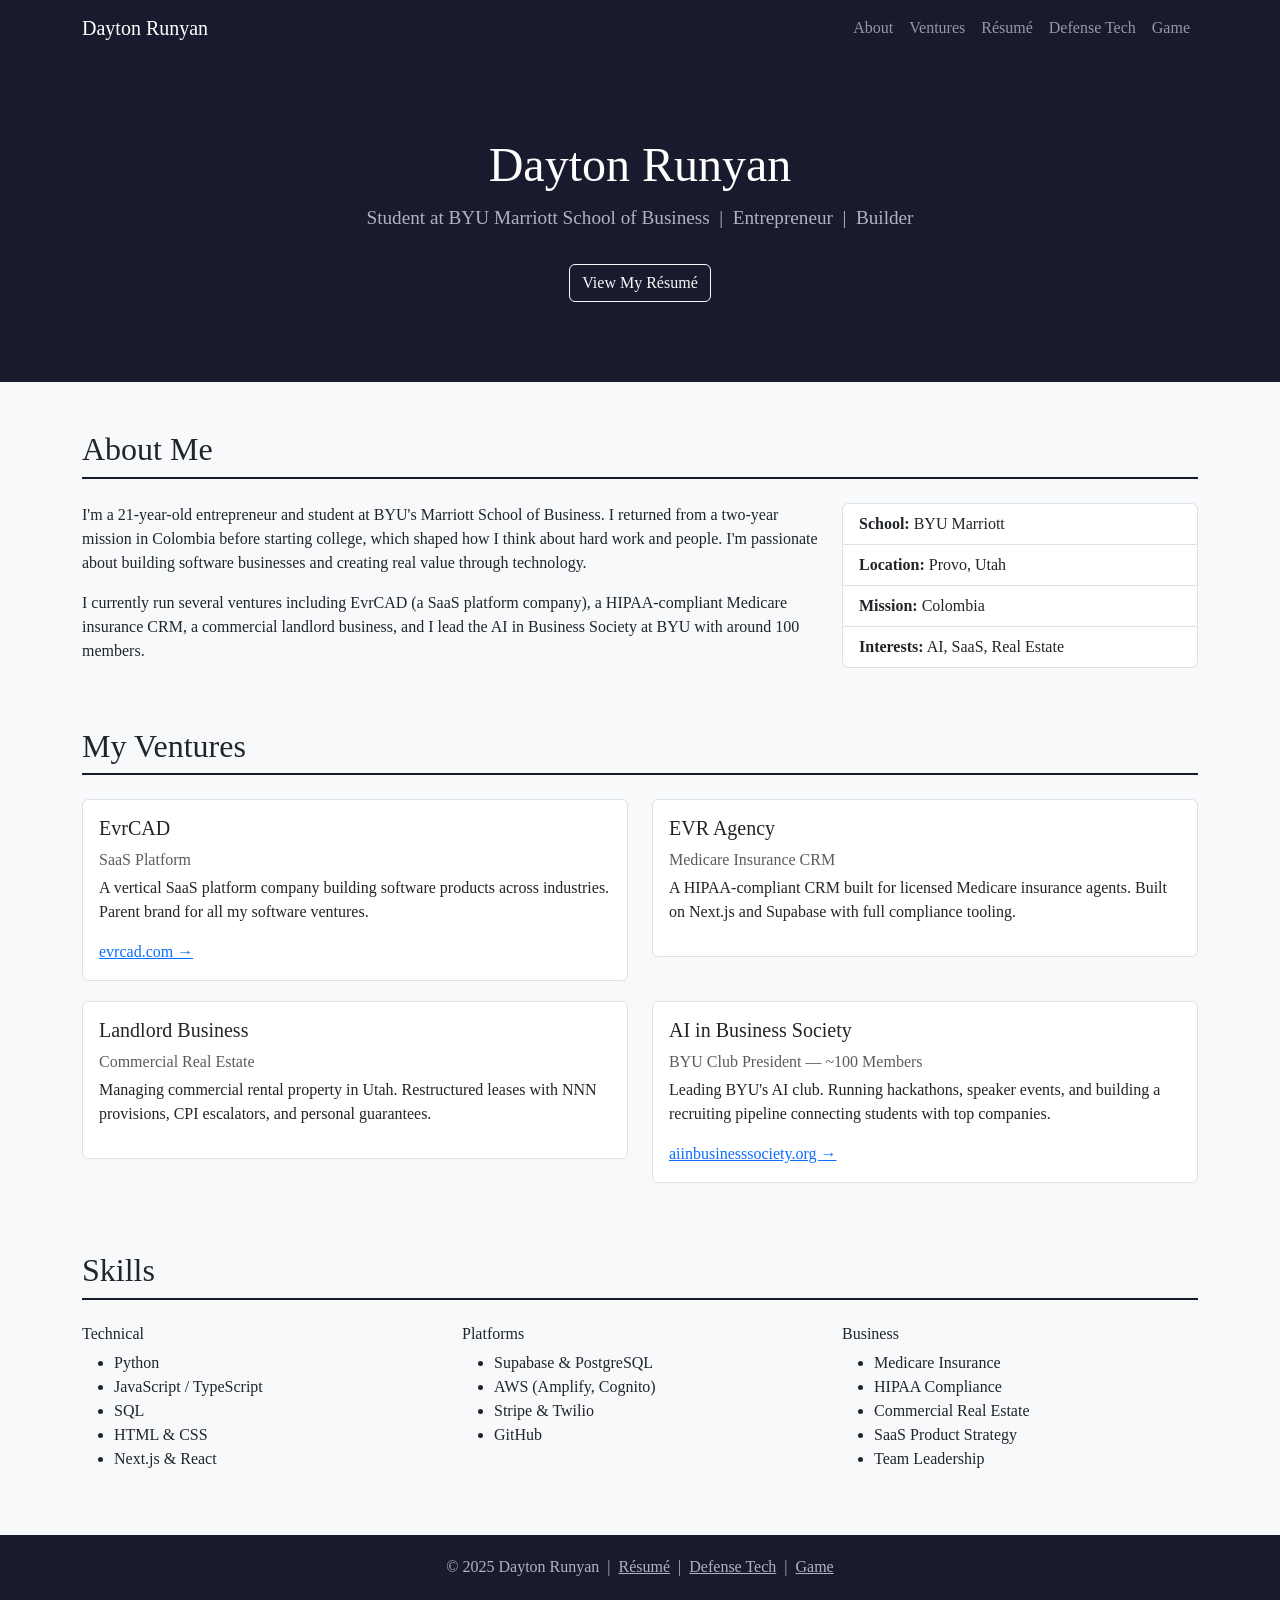
==== index.html @ 44c65bfe "Add files via upload" ====
<!DOCTYPE html>
<html lang="en">
<head>
  <meta charset="UTF-8" />
  <meta name="viewport" content="width=device-width, initial-scale=1.0"/>
  <title>Dayton Runyan</title>

  <!-- Bootstrap 5 CSS -->
  <link href="https://cdn.jsdelivr.net/npm/bootstrap@5.3.2/dist/css/bootstrap.min.css" rel="stylesheet"/>

  <style>
    body {
      background-color: #f8f9fa;
      font-family: Georgia, serif;
    }

    .navbar {
      background-color: #1a1a2e;
    }

    .hero {
      background-color: #1a1a2e;
      color: white;
      padding: 80px 0;
      text-align: center;
    }

    .hero h1 {
      font-size: 3rem;
      margin-bottom: 10px;
    }

    .hero p {
      font-size: 1.2rem;
      color: #adb5bd;
    }

    .section-title {
      border-bottom: 2px solid #1a1a2e;
      padding-bottom: 8px;
      margin-bottom: 24px;
    }

    .card {
      border: 1px solid #dee2e6;
      margin-bottom: 20px;
    }

    footer {
      background-color: #1a1a2e;
      color: #adb5bd;
      padding: 20px 0;
      text-align: center;
    }
  </style>
</head>
<body>

  <!-- NAVBAR -->
  <nav class="navbar navbar-expand-lg navbar-dark">
    <div class="container">
      <a class="navbar-brand" href="index.html">Dayton Runyan</a>
      <button class="navbar-toggler" type="button" data-bs-toggle="collapse" data-bs-target="#navMenu">
        <span class="navbar-toggler-icon"></span>
      </button>
      <div class="collapse navbar-collapse" id="navMenu">
        <ul class="navbar-nav ms-auto">
          <li class="nav-item"><a class="nav-link" href="#about">About</a></li>
          <li class="nav-item"><a class="nav-link" href="#ventures">Ventures</a></li>
          <li class="nav-item"><a class="nav-link" href="resume.html">Résumé</a></li>
          <li class="nav-item"><a class="nav-link" href="scratch.html">Defense Tech</a></li>
          <li class="nav-item"><a class="nav-link" href="app.html">Game</a></li>
        </ul>
      </div>
    </div>
  </nav>

  <!-- HERO -->
  <div class="hero">
    <div class="container">
      <!-- Replace this img tag with your own headshot photo -->
      <!-- <img src="headshot.jpg" alt="Dayton Runyan" style="width:150px; border-radius:50%; margin-bottom:20px;"> -->
      <h1>Dayton Runyan</h1>
      <p>Student at BYU Marriott School of Business &nbsp;|&nbsp; Entrepreneur &nbsp;|&nbsp; Builder</p>
      <a href="resume.html" class="btn btn-outline-light mt-3">View My Résumé</a>
    </div>
  </div>

  <!-- ABOUT -->
  <div class="container mt-5" id="about">
    <h2 class="section-title">About Me</h2>
    <div class="row">
      <div class="col-md-8">
        <p>
          I'm a 21-year-old entrepreneur and student at BYU's Marriott School of Business.
          I returned from a two-year mission in Colombia before starting college, which shaped
          how I think about hard work and people. I'm passionate about building software
          businesses and creating real value through technology.
        </p>
        <p>
          I currently run several ventures including EvrCAD (a SaaS platform company),
          a HIPAA-compliant Medicare insurance CRM, a commercial landlord business, and
          I lead the AI in Business Society at BYU with around 100 members.
        </p>
      </div>
      <div class="col-md-4">
        <ul class="list-group">
          <li class="list-group-item"><strong>School:</strong> BYU Marriott</li>
          <li class="list-group-item"><strong>Location:</strong> Provo, Utah</li>
          <li class="list-group-item"><strong>Mission:</strong> Colombia</li>
          <li class="list-group-item"><strong>Interests:</strong> AI, SaaS, Real Estate</li>
        </ul>
      </div>
    </div>
  </div>

  <!-- VENTURES -->
  <div class="container mt-5" id="ventures">
    <h2 class="section-title">My Ventures</h2>
    <div class="row">

      <div class="col-md-6">
        <div class="card p-3">
          <h5>EvrCAD</h5>
          <p class="text-muted mb-1">SaaS Platform</p>
          <p>A vertical SaaS platform company building software products across industries. Parent brand for all my software ventures.</p>
          <a href="https://evrcad.com" target="_blank">evrcad.com →</a>
        </div>
      </div>

      <div class="col-md-6">
        <div class="card p-3">
          <h5>EVR Agency</h5>
          <p class="text-muted mb-1">Medicare Insurance CRM</p>
          <p>A HIPAA-compliant CRM built for licensed Medicare insurance agents. Built on Next.js and Supabase with full compliance tooling.</p>
        </div>
      </div>

      <div class="col-md-6">
        <div class="card p-3">
          <h5>Landlord Business</h5>
          <p class="text-muted mb-1">Commercial Real Estate</p>
          <p>Managing commercial rental property in Utah. Restructured leases with NNN provisions, CPI escalators, and personal guarantees.</p>
        </div>
      </div>

      <div class="col-md-6">
        <div class="card p-3">
          <h5>AI in Business Society</h5>
          <p class="text-muted mb-1">BYU Club President — ~100 Members</p>
          <p>Leading BYU's AI club. Running hackathons, speaker events, and building a recruiting pipeline connecting students with top companies.</p>
          <a href="https://aiinbusinesssociety.org" target="_blank">aiinbusinesssociety.org →</a>
        </div>
      </div>

    </div>
  </div>

  <!-- SKILLS -->
  <div class="container mt-5 mb-5" id="skills">
    <h2 class="section-title">Skills</h2>
    <div class="row">
      <div class="col-md-4">
        <h6>Technical</h6>
        <ul>
          <li>Python</li>
          <li>JavaScript / TypeScript</li>
          <li>SQL</li>
          <li>HTML &amp; CSS</li>
          <li>Next.js &amp; React</li>
        </ul>
      </div>
      <div class="col-md-4">
        <h6>Platforms</h6>
        <ul>
          <li>Supabase &amp; PostgreSQL</li>
          <li>AWS (Amplify, Cognito)</li>
          <li>Stripe &amp; Twilio</li>
          <li>GitHub</li>
        </ul>
      </div>
      <div class="col-md-4">
        <h6>Business</h6>
        <ul>
          <li>Medicare Insurance</li>
          <li>HIPAA Compliance</li>
          <li>Commercial Real Estate</li>
          <li>SaaS Product Strategy</li>
          <li>Team Leadership</li>
        </ul>
      </div>
    </div>
  </div>

  <!-- FOOTER -->
  <footer>
    <p>&copy; 2025 Dayton Runyan &nbsp;|&nbsp;
      <a href="resume.html" style="color:#adb5bd;">Résumé</a> &nbsp;|&nbsp;
      <a href="scratch.html" style="color:#adb5bd;">Defense Tech</a> &nbsp;|&nbsp;
      <a href="app.html" style="color:#adb5bd;">Game</a>
    </p>
  </footer>

  <!-- Bootstrap JS -->
  <script src="https://cdn.jsdelivr.net/npm/bootstrap@5.3.2/dist/js/bootstrap.bundle.min.js"></script>

</body>
</html>
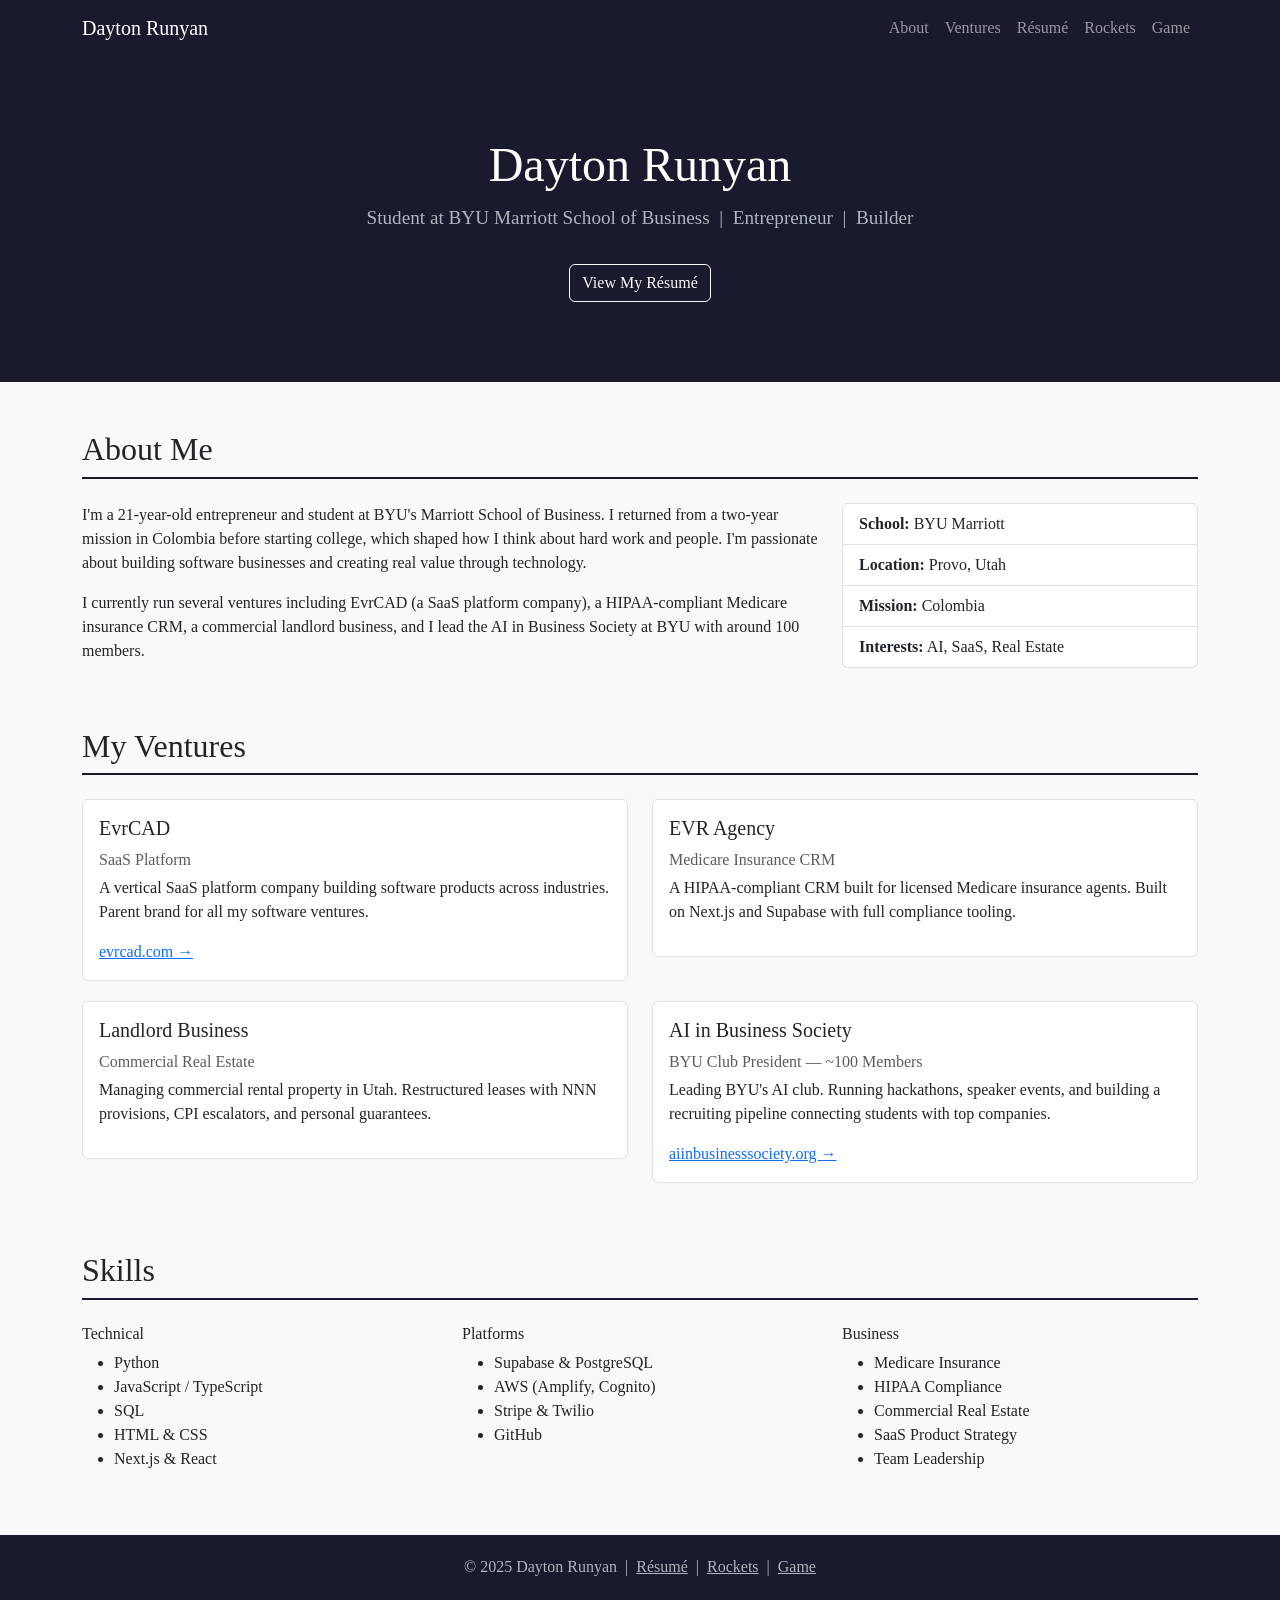
==== commit d8a990eb: "Change "Defense Tech" to "Rockets" in navbar and footer" ====
--- a/index.html
+++ b/index.html
@@ -68,7 +68,7 @@
           <li class="nav-item"><a class="nav-link" href="#about">About</a></li>
           <li class="nav-item"><a class="nav-link" href="#ventures">Ventures</a></li>
           <li class="nav-item"><a class="nav-link" href="resume.html">Résumé</a></li>
-          <li class="nav-item"><a class="nav-link" href="scratch.html">Defense Tech</a></li>
+          <li class="nav-item"><a class="nav-link" href="scratch.html">Rockets</a></li>
           <li class="nav-item"><a class="nav-link" href="app.html">Game</a></li>
         </ul>
       </div>
@@ -196,7 +196,7 @@
   <footer>
     <p>&copy; 2025 Dayton Runyan &nbsp;|&nbsp;
       <a href="resume.html" style="color:#adb5bd;">Résumé</a> &nbsp;|&nbsp;
-      <a href="scratch.html" style="color:#adb5bd;">Defense Tech</a> &nbsp;|&nbsp;
+      <a href="scratch.html" style="color:#adb5bd;">Rockets</a> &nbsp;|&nbsp;
       <a href="app.html" style="color:#adb5bd;">Game</a>
     </p>
   </footer>
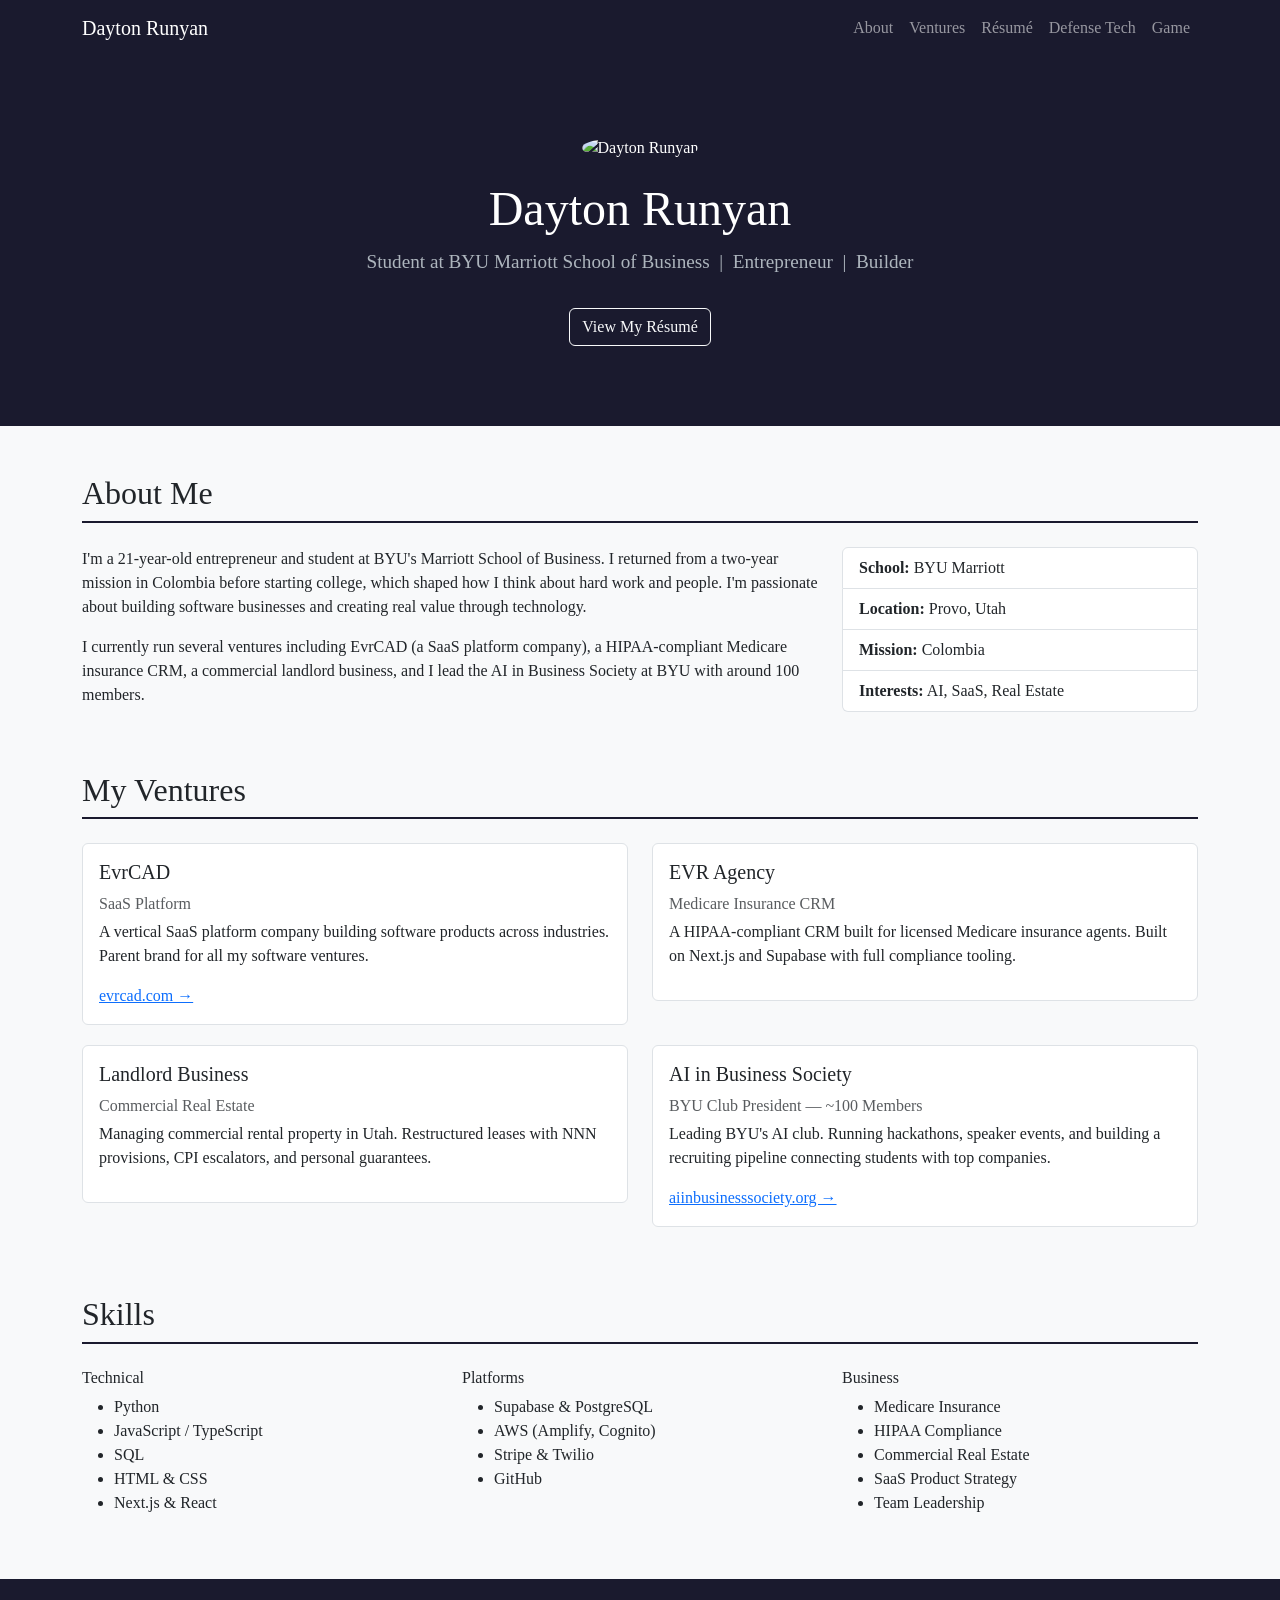
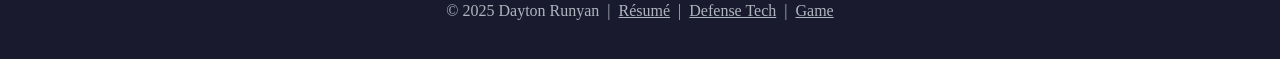
==== commit 985bcf13: "Update index.html" ====
--- a/index.html
+++ b/index.html
@@ -68,7 +68,7 @@
           <li class="nav-item"><a class="nav-link" href="#about">About</a></li>
           <li class="nav-item"><a class="nav-link" href="#ventures">Ventures</a></li>
           <li class="nav-item"><a class="nav-link" href="resume.html">Résumé</a></li>
-          <li class="nav-item"><a class="nav-link" href="scratch.html">Rockets</a></li>
+          <li class="nav-item"><a class="nav-link" href="scratch.html">Defense Tech</a></li>
           <li class="nav-item"><a class="nav-link" href="app.html">Game</a></li>
         </ul>
       </div>
@@ -78,8 +78,8 @@
   <!-- HERO -->
   <div class="hero">
     <div class="container">
-      <!-- Replace this img tag with your own headshot photo -->
-      <!-- <img src="headshot.jpg" alt="Dayton Runyan" style="width:150px; border-radius:50%; margin-bottom:20px;"> -->
+
+      <img src="headshot.png" alt="Dayton Runyan" style="width:150px; border-radius:50%; margin-bottom:20px;">
       <h1>Dayton Runyan</h1>
       <p>Student at BYU Marriott School of Business &nbsp;|&nbsp; Entrepreneur &nbsp;|&nbsp; Builder</p>
       <a href="resume.html" class="btn btn-outline-light mt-3">View My Résumé</a>
@@ -196,7 +196,7 @@
   <footer>
     <p>&copy; 2025 Dayton Runyan &nbsp;|&nbsp;
       <a href="resume.html" style="color:#adb5bd;">Résumé</a> &nbsp;|&nbsp;
-      <a href="scratch.html" style="color:#adb5bd;">Rockets</a> &nbsp;|&nbsp;
+      <a href="scratch.html" style="color:#adb5bd;">Defense Tech</a> &nbsp;|&nbsp;
       <a href="app.html" style="color:#adb5bd;">Game</a>
     </p>
   </footer>
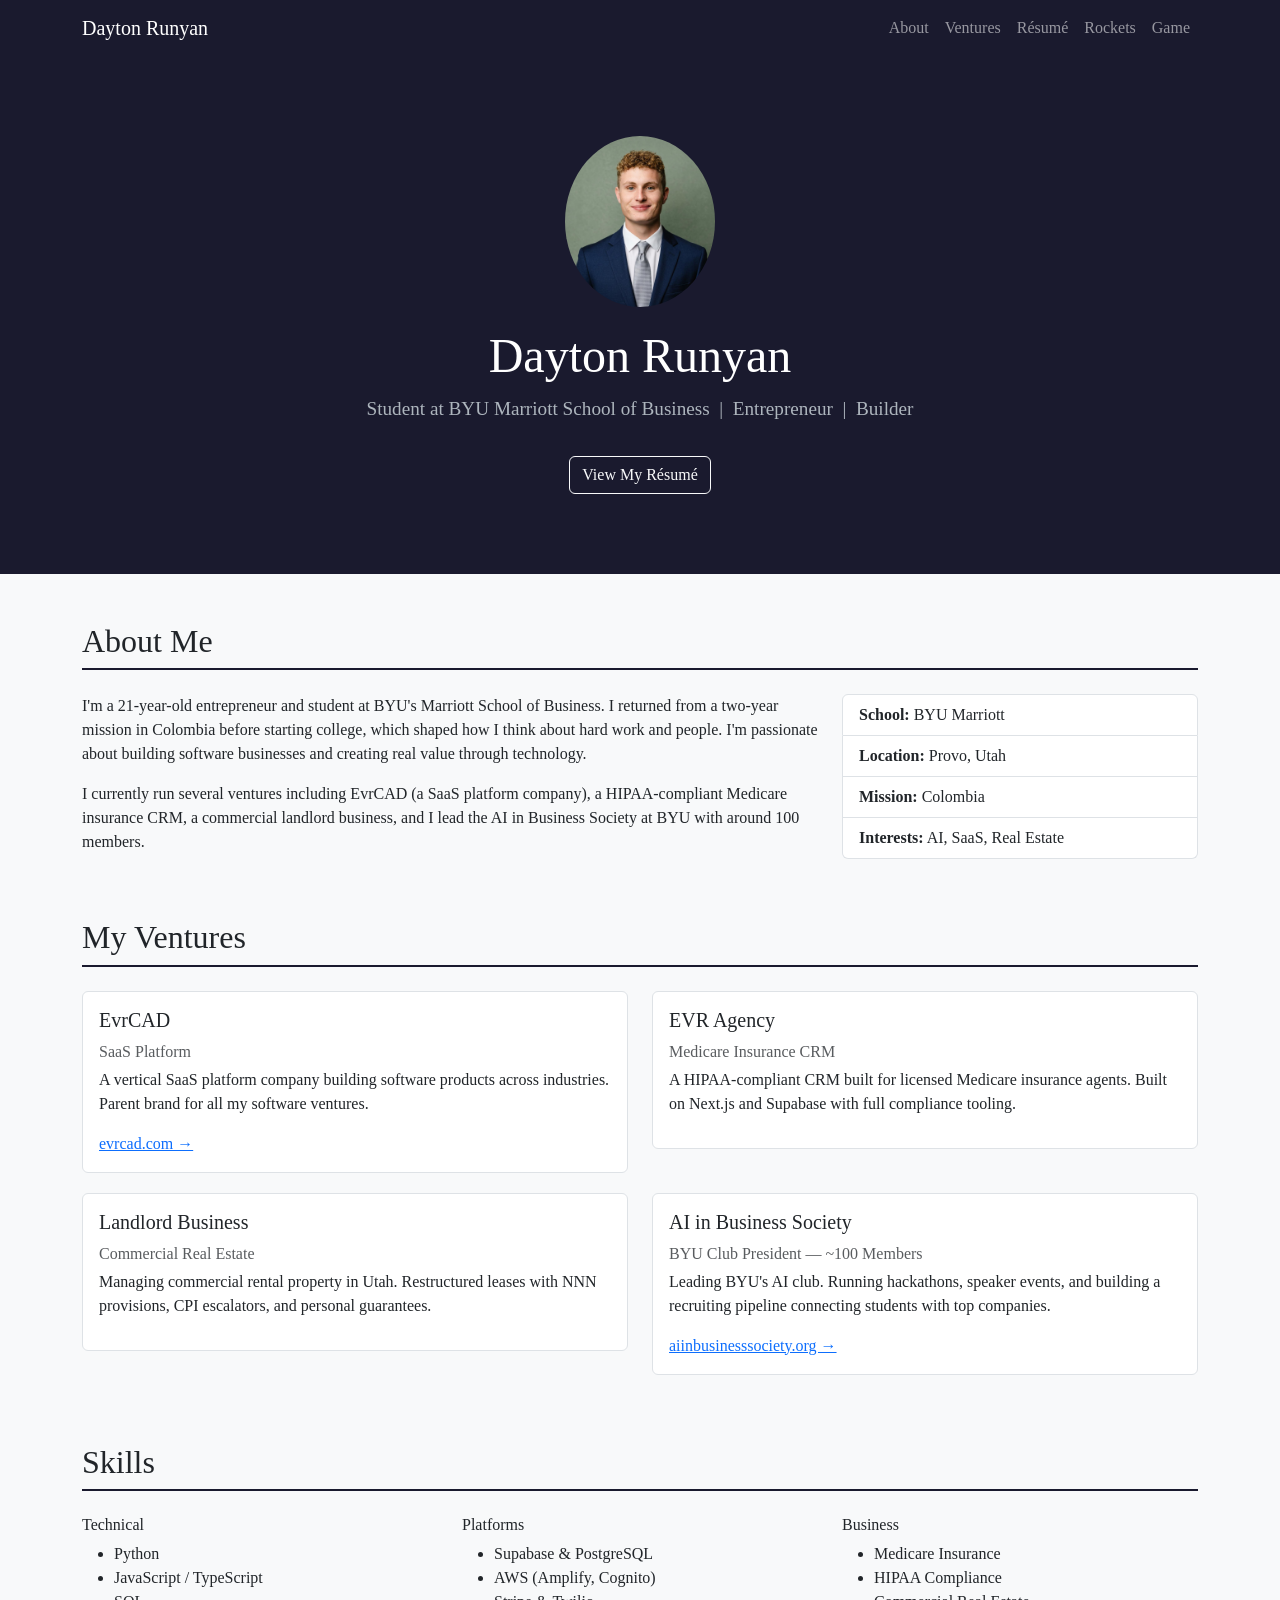
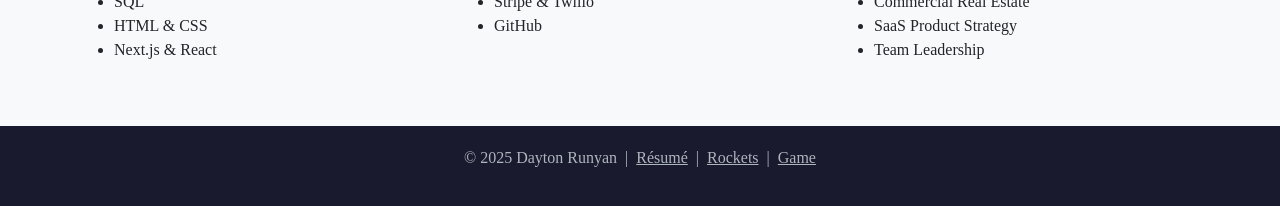
==== commit 74eade06: "Merge pull request #1 from dmoney25632/copilot/update-navbar-link-text Rename "Defense Tech" nav/foo" ====
--- a/index.html
+++ b/index.html
@@ -68,7 +68,7 @@
           <li class="nav-item"><a class="nav-link" href="#about">About</a></li>
           <li class="nav-item"><a class="nav-link" href="#ventures">Ventures</a></li>
           <li class="nav-item"><a class="nav-link" href="resume.html">Résumé</a></li>
-          <li class="nav-item"><a class="nav-link" href="scratch.html">Defense Tech</a></li>
+          <li class="nav-item"><a class="nav-link" href="scratch.html">Rockets</a></li>
           <li class="nav-item"><a class="nav-link" href="app.html">Game</a></li>
         </ul>
       </div>
@@ -196,7 +196,7 @@
   <footer>
     <p>&copy; 2025 Dayton Runyan &nbsp;|&nbsp;
       <a href="resume.html" style="color:#adb5bd;">Résumé</a> &nbsp;|&nbsp;
-      <a href="scratch.html" style="color:#adb5bd;">Defense Tech</a> &nbsp;|&nbsp;
+      <a href="scratch.html" style="color:#adb5bd;">Rockets</a> &nbsp;|&nbsp;
       <a href="app.html" style="color:#adb5bd;">Game</a>
     </p>
   </footer>
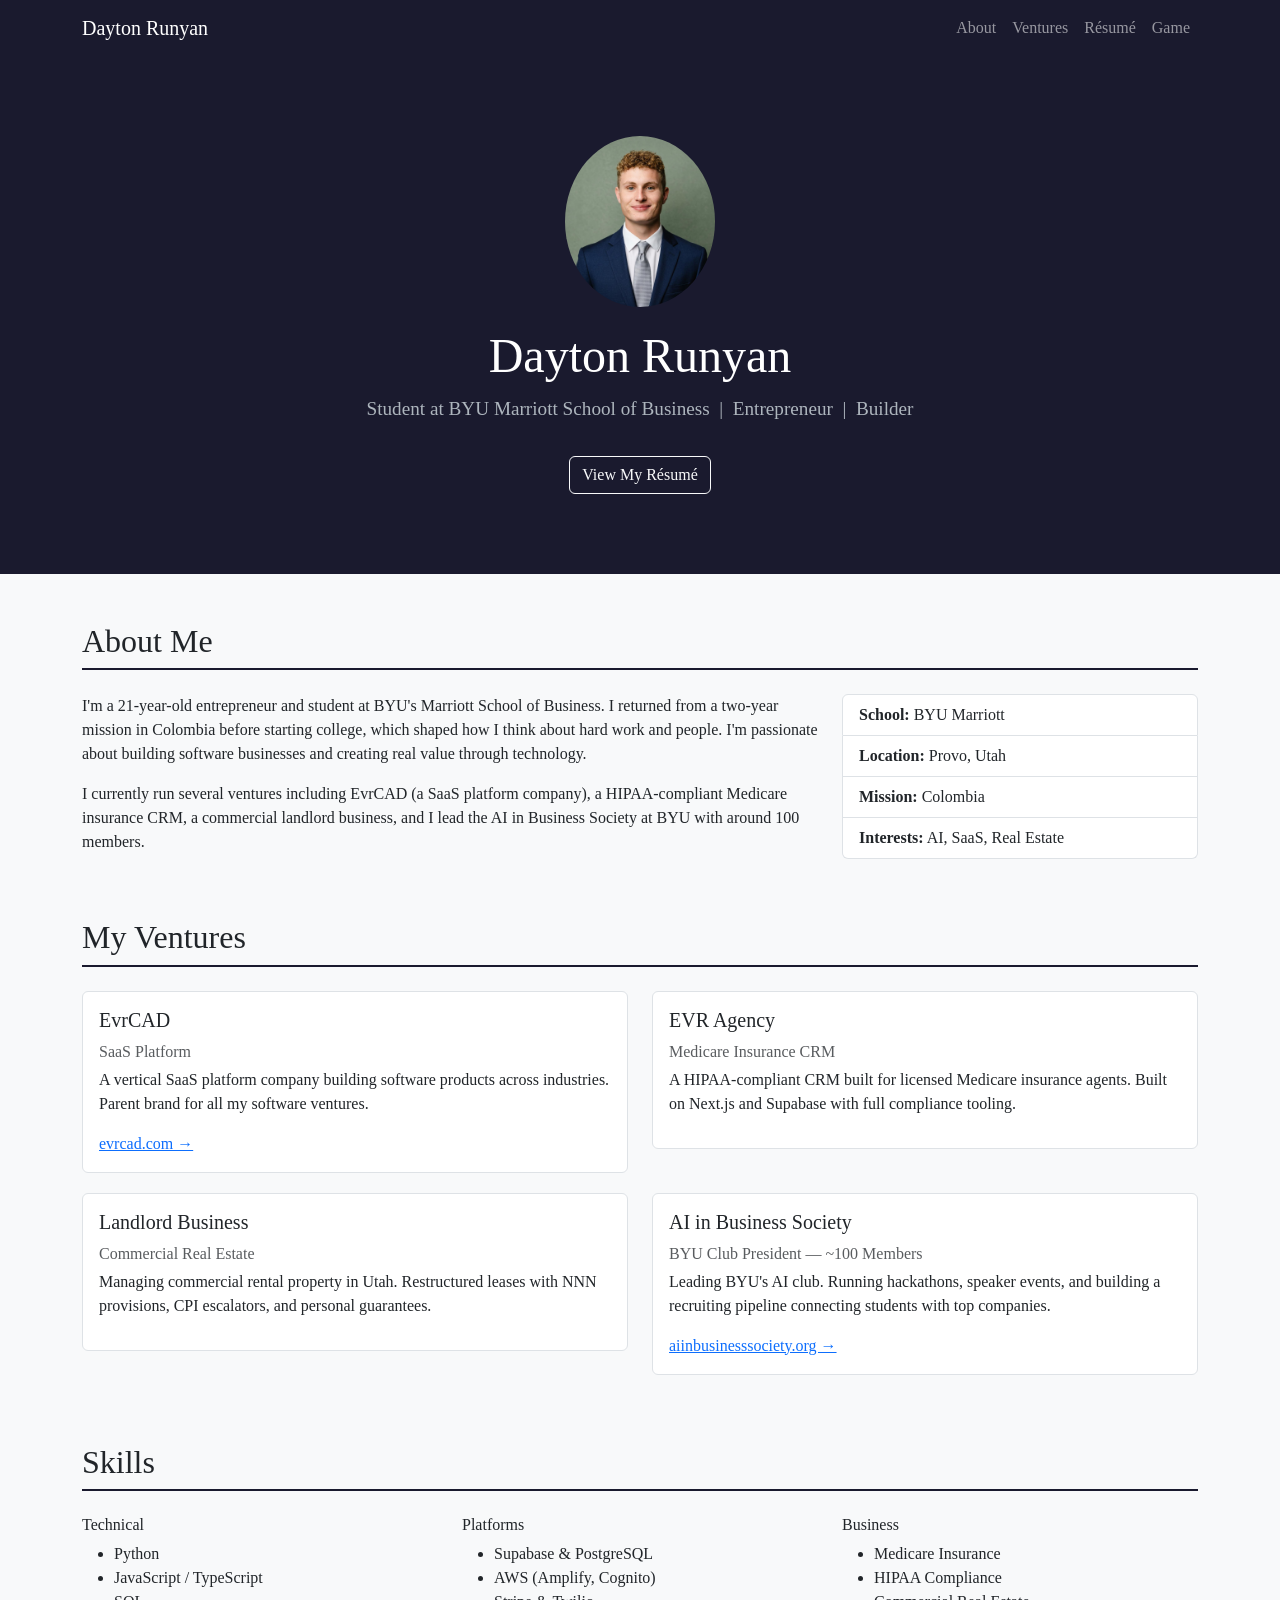
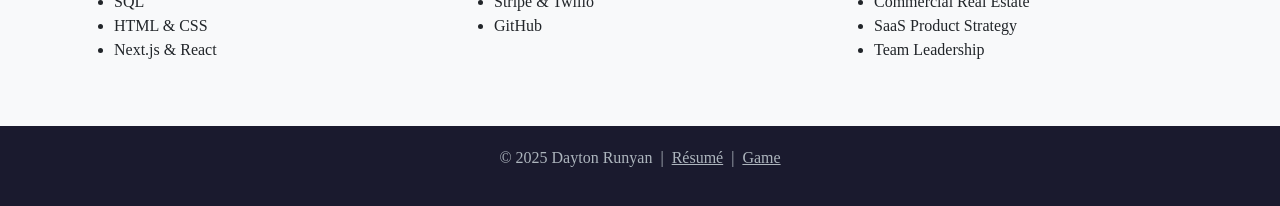
==== commit 7c80aeaa: "Add files via upload" ====
--- a/index.html
+++ b/index.html
@@ -68,7 +68,6 @@
           <li class="nav-item"><a class="nav-link" href="#about">About</a></li>
           <li class="nav-item"><a class="nav-link" href="#ventures">Ventures</a></li>
           <li class="nav-item"><a class="nav-link" href="resume.html">Résumé</a></li>
-          <li class="nav-item"><a class="nav-link" href="scratch.html">Rockets</a></li>
           <li class="nav-item"><a class="nav-link" href="app.html">Game</a></li>
         </ul>
       </div>
@@ -196,7 +195,6 @@
   <footer>
     <p>&copy; 2025 Dayton Runyan &nbsp;|&nbsp;
       <a href="resume.html" style="color:#adb5bd;">Résumé</a> &nbsp;|&nbsp;
-      <a href="scratch.html" style="color:#adb5bd;">Rockets</a> &nbsp;|&nbsp;
       <a href="app.html" style="color:#adb5bd;">Game</a>
     </p>
   </footer>
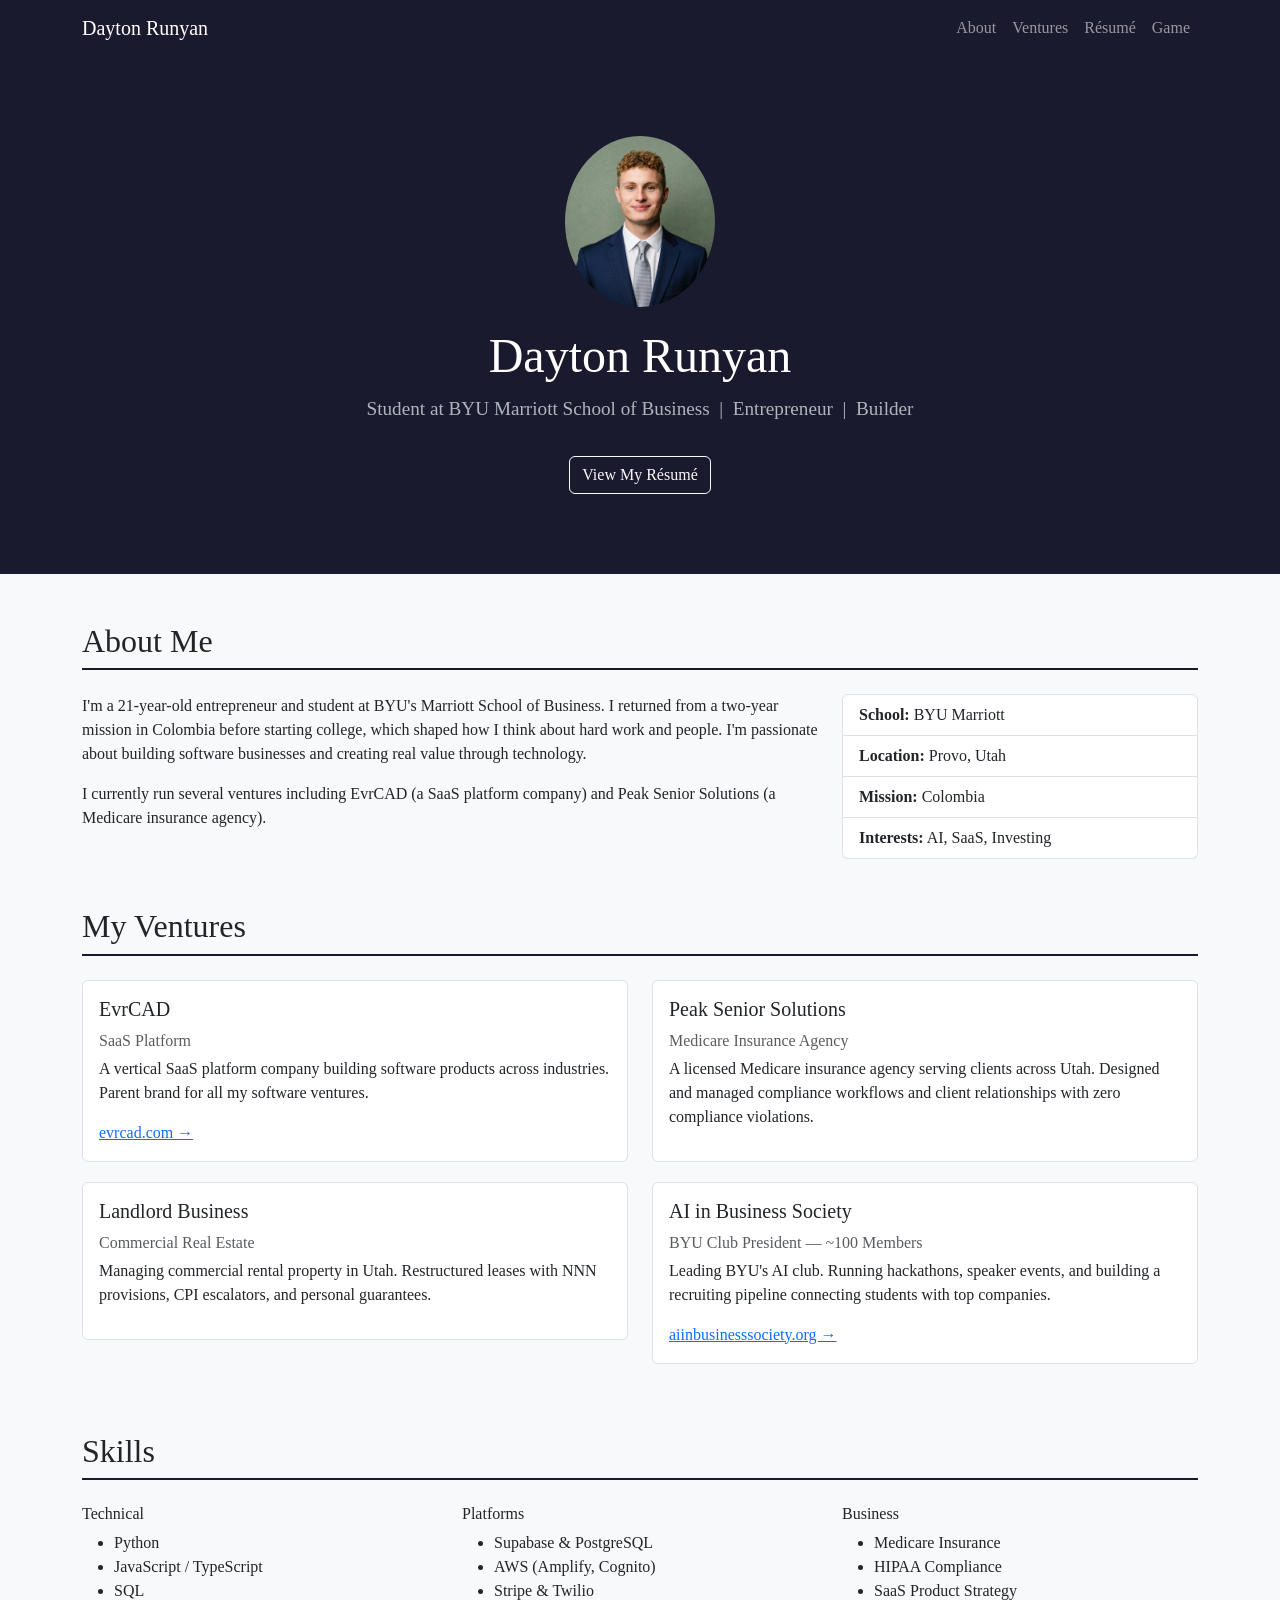
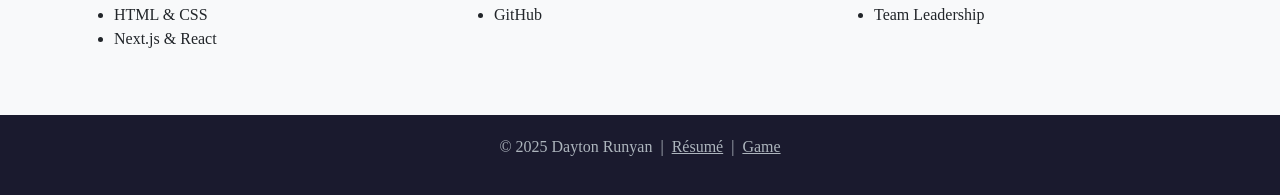
==== commit d0b5543c: "Update index.html" ====
--- a/index.html
+++ b/index.html
@@ -97,9 +97,8 @@
           businesses and creating real value through technology.
         </p>
         <p>
-          I currently run several ventures including EvrCAD (a SaaS platform company),
-          a HIPAA-compliant Medicare insurance CRM, a commercial landlord business, and
-          I lead the AI in Business Society at BYU with around 100 members.
+          I currently run several ventures including EvrCAD (a SaaS platform company)
+          and Peak Senior Solutions (a Medicare insurance agency).
         </p>
       </div>
       <div class="col-md-4">
@@ -107,7 +106,7 @@
           <li class="list-group-item"><strong>School:</strong> BYU Marriott</li>
           <li class="list-group-item"><strong>Location:</strong> Provo, Utah</li>
           <li class="list-group-item"><strong>Mission:</strong> Colombia</li>
-          <li class="list-group-item"><strong>Interests:</strong> AI, SaaS, Real Estate</li>
+          <li class="list-group-item"><strong>Interests:</strong> AI, SaaS, Investing</li>
         </ul>
       </div>
     </div>
@@ -129,12 +128,12 @@
 
       <div class="col-md-6">
         <div class="card p-3">
-          <h5>EVR Agency</h5>
-          <p class="text-muted mb-1">Medicare Insurance CRM</p>
-          <p>A HIPAA-compliant CRM built for licensed Medicare insurance agents. Built on Next.js and Supabase with full compliance tooling.</p>
-        </div>
-      </div>
-
+          <h5>Peak Senior Solutions</h5>
+          <p class="text-muted mb-1">Medicare Insurance Agency</p>
+          <p>A licensed Medicare insurance agency serving clients across Utah. Designed and managed compliance workflows and client relationships with zero compliance violations.</p>
+        </div>
+      </div>
+      
       <div class="col-md-6">
         <div class="card p-3">
           <h5>Landlord Business</h5>
@@ -183,7 +182,6 @@
         <ul>
           <li>Medicare Insurance</li>
           <li>HIPAA Compliance</li>
-          <li>Commercial Real Estate</li>
           <li>SaaS Product Strategy</li>
           <li>Team Leadership</li>
         </ul>
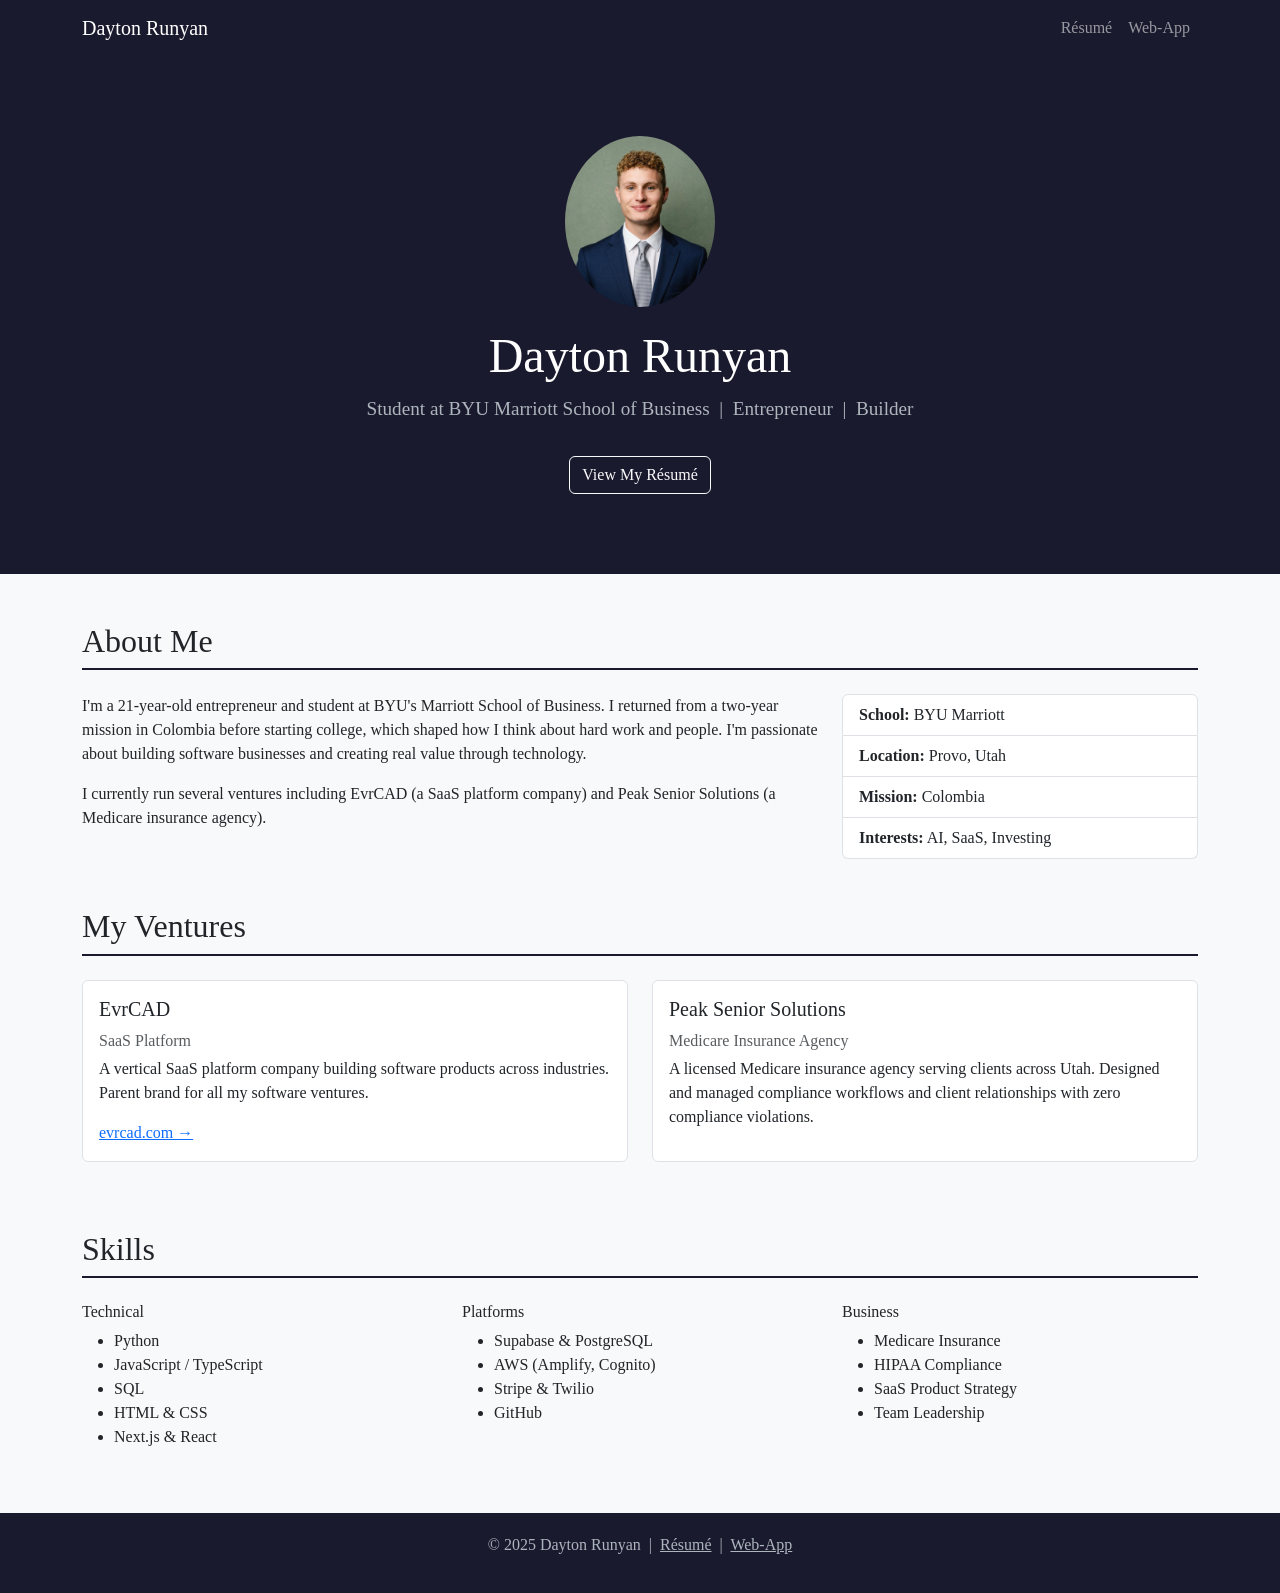
==== commit b32097b9: "Refactor navbar and remove sections from index.html Removed 'About' and 'Ventures' sections from the" ====
--- a/index.html
+++ b/index.html
@@ -65,10 +65,8 @@
       </button>
       <div class="collapse navbar-collapse" id="navMenu">
         <ul class="navbar-nav ms-auto">
-          <li class="nav-item"><a class="nav-link" href="#about">About</a></li>
-          <li class="nav-item"><a class="nav-link" href="#ventures">Ventures</a></li>
           <li class="nav-item"><a class="nav-link" href="resume.html">Résumé</a></li>
-          <li class="nav-item"><a class="nav-link" href="app.html">Game</a></li>
+          <li class="nav-item"><a class="nav-link" href="app.html">Web-App</a></li>
         </ul>
       </div>
     </div>
@@ -85,7 +83,6 @@
     </div>
   </div>
 
-  <!-- ABOUT -->
   <div class="container mt-5" id="about">
     <h2 class="section-title">About Me</h2>
     <div class="row">
@@ -112,7 +109,6 @@
     </div>
   </div>
 
-  <!-- VENTURES -->
   <div class="container mt-5" id="ventures">
     <h2 class="section-title">My Ventures</h2>
     <div class="row">
@@ -133,24 +129,6 @@
           <p>A licensed Medicare insurance agency serving clients across Utah. Designed and managed compliance workflows and client relationships with zero compliance violations.</p>
         </div>
       </div>
-      
-      <div class="col-md-6">
-        <div class="card p-3">
-          <h5>Landlord Business</h5>
-          <p class="text-muted mb-1">Commercial Real Estate</p>
-          <p>Managing commercial rental property in Utah. Restructured leases with NNN provisions, CPI escalators, and personal guarantees.</p>
-        </div>
-      </div>
-
-      <div class="col-md-6">
-        <div class="card p-3">
-          <h5>AI in Business Society</h5>
-          <p class="text-muted mb-1">BYU Club President — ~100 Members</p>
-          <p>Leading BYU's AI club. Running hackathons, speaker events, and building a recruiting pipeline connecting students with top companies.</p>
-          <a href="https://aiinbusinesssociety.org" target="_blank">aiinbusinesssociety.org →</a>
-        </div>
-      </div>
-
     </div>
   </div>
 
@@ -189,16 +167,12 @@
     </div>
   </div>
 
-  <!-- FOOTER -->
   <footer>
     <p>&copy; 2025 Dayton Runyan &nbsp;|&nbsp;
       <a href="resume.html" style="color:#adb5bd;">Résumé</a> &nbsp;|&nbsp;
-      <a href="app.html" style="color:#adb5bd;">Game</a>
+      <a href="app.html" style="color:#adb5bd;">Web-App</a>
     </p>
   </footer>
-
-  <!-- Bootstrap JS -->
   <script src="https://cdn.jsdelivr.net/npm/bootstrap@5.3.2/dist/js/bootstrap.bundle.min.js"></script>
-
 </body>
 </html>
